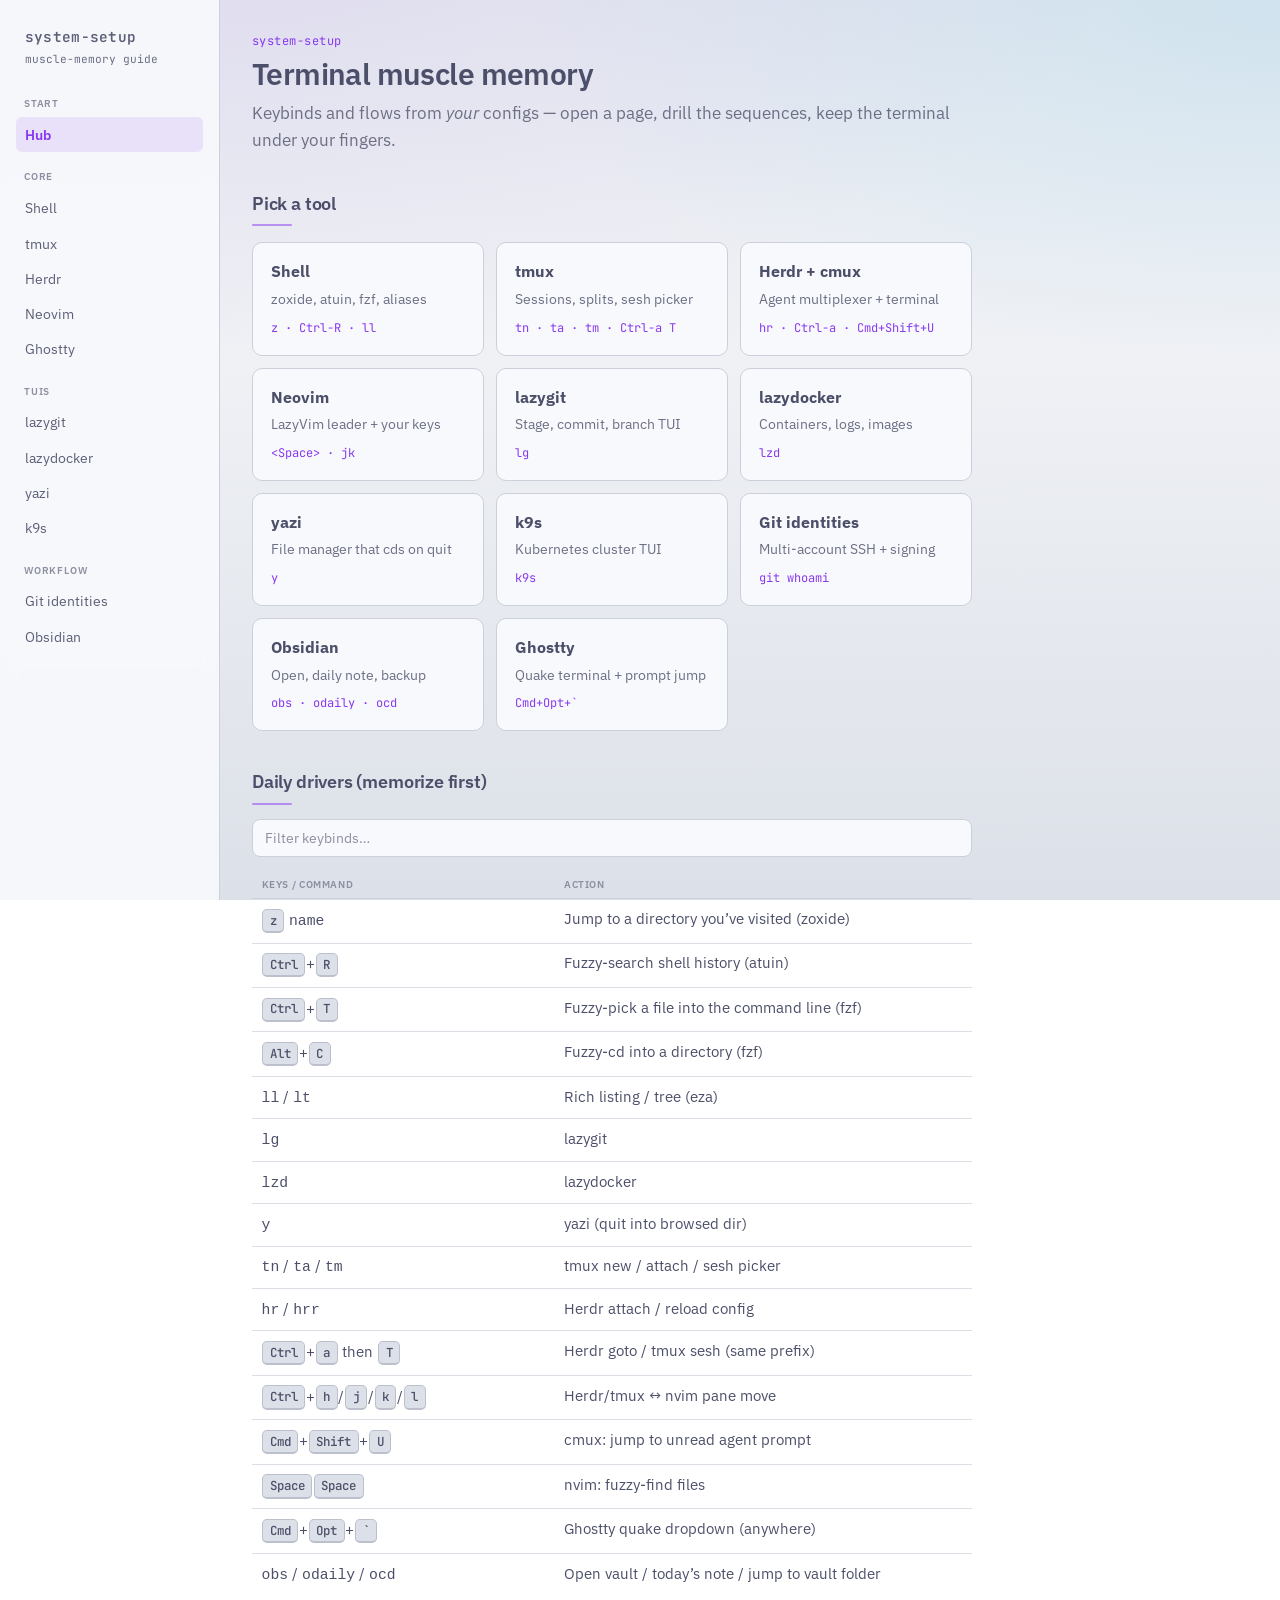
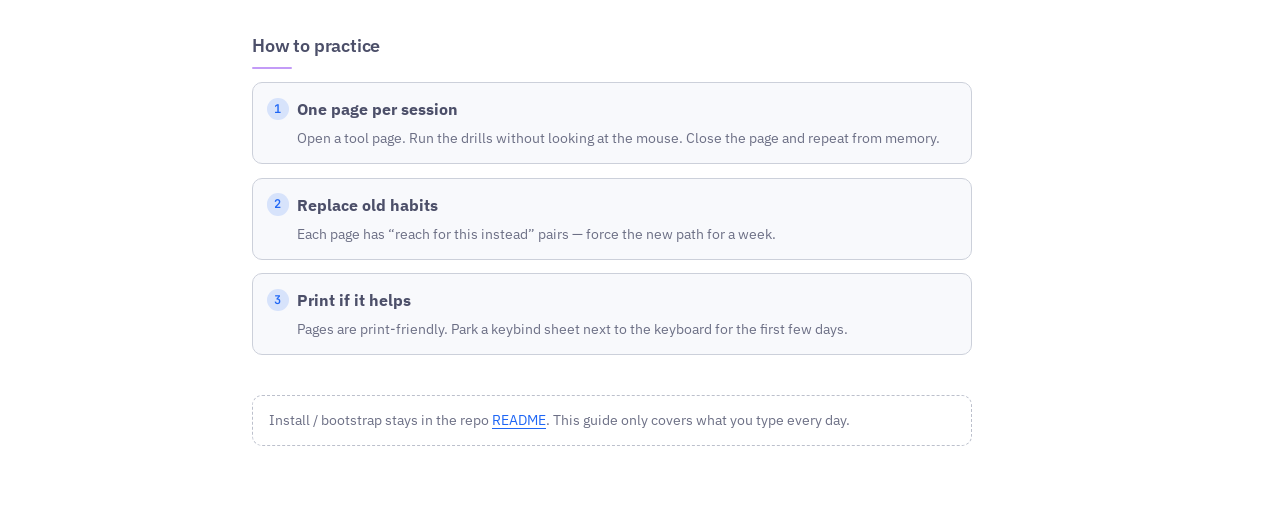
==== docs/guide/index.html @ 9f50d14f "Align Herdr keys and Latte theme with tmux. Match Ctrl-a muscle memory (H/J/K/L resize, Ctrl-hjkl vi" ====
<!DOCTYPE html>
<html lang="en">
<head>
  <meta charset="utf-8" />
  <meta name="viewport" content="width=device-width, initial-scale=1" />
  <title>Terminal muscle memory — system-setup</title>
  <link rel="preconnect" href="https://fonts.googleapis.com" />
  <link rel="preconnect" href="https://fonts.gstatic.com" crossorigin />
  <link href="https://fonts.googleapis.com/css2?family=IBM+Plex+Sans:wght@400;500;600;700&family=JetBrains+Mono:wght@400;500;600&display=swap" rel="stylesheet" />
  <link rel="stylesheet" href="assets/guide.css" />
</head>
<body data-page="index">
  <div class="layout">
    <nav class="nav" aria-label="Guide">
      <a class="nav-brand" href="index.html">system-setup<span>muscle-memory guide</span></a>
      <p class="nav-label">Start</p>
      <ul>
        <li><a href="index.html" data-page="index">Hub</a></li>
      </ul>
      <p class="nav-label">Core</p>
      <ul>
        <li><a href="shell.html" data-page="shell">Shell</a></li>
        <li><a href="tmux.html" data-page="tmux">tmux</a></li>
        <li><a href="herdr.html" data-page="herdr">Herdr</a></li>
        <li><a href="nvim.html" data-page="nvim">Neovim</a></li>
        <li><a href="ghostty.html" data-page="ghostty">Ghostty</a></li>
      </ul>
      <p class="nav-label">TUIs</p>
      <ul>
        <li><a href="lazygit.html" data-page="lazygit">lazygit</a></li>
        <li><a href="lazydocker.html" data-page="lazydocker">lazydocker</a></li>
        <li><a href="yazi.html" data-page="yazi">yazi</a></li>
        <li><a href="k9s.html" data-page="k9s">k9s</a></li>
      </ul>
      <p class="nav-label">Workflow</p>
      <ul>
        <li><a href="git.html" data-page="git">Git identities</a></li>
        <li><a href="obsidian.html" data-page="obsidian">Obsidian</a></li>
      </ul>
    </nav>

    <main class="main">
      <button type="button" class="mobile-nav-toggle" aria-label="Open navigation">Menu</button>
      <div class="content">
        <header class="page-header">
          <p class="eyebrow">system-setup</p>
          <h1>Terminal muscle memory</h1>
          <p class="lede">
            Keybinds and flows from <em>your</em> configs — open a page, drill the sequences,
            keep the terminal under your fingers.
          </p>
        </header>

        <section>
          <h2>Pick a tool</h2>
          <div class="hub-grid">
            <a class="hub-card" href="shell.html">
              <h3>Shell</h3>
              <p>zoxide, atuin, fzf, aliases</p>
              <span class="cmd">z · Ctrl-R · ll</span>
            </a>
            <a class="hub-card" href="tmux.html">
              <h3>tmux</h3>
              <p>Sessions, splits, sesh picker</p>
              <span class="cmd">tn · ta · tm · Ctrl-a T</span>
            </a>
            <a class="hub-card" href="herdr.html">
              <h3>Herdr + cmux</h3>
              <p>Agent multiplexer + terminal</p>
              <span class="cmd">hr · Ctrl-a · Cmd+Shift+U</span>
            </a>
            <a class="hub-card" href="nvim.html">
              <h3>Neovim</h3>
              <p>LazyVim leader + your keys</p>
              <span class="cmd">&lt;Space&gt; · jk</span>
            </a>
            <a class="hub-card" href="lazygit.html">
              <h3>lazygit</h3>
              <p>Stage, commit, branch TUI</p>
              <span class="cmd">lg</span>
            </a>
            <a class="hub-card" href="lazydocker.html">
              <h3>lazydocker</h3>
              <p>Containers, logs, images</p>
              <span class="cmd">lzd</span>
            </a>
            <a class="hub-card" href="yazi.html">
              <h3>yazi</h3>
              <p>File manager that cds on quit</p>
              <span class="cmd">y</span>
            </a>
            <a class="hub-card" href="k9s.html">
              <h3>k9s</h3>
              <p>Kubernetes cluster TUI</p>
              <span class="cmd">k9s</span>
            </a>
            <a class="hub-card" href="git.html">
              <h3>Git identities</h3>
              <p>Multi-account SSH + signing</p>
              <span class="cmd">git whoami</span>
            </a>
            <a class="hub-card" href="obsidian.html">
              <h3>Obsidian</h3>
              <p>Open, daily note, backup</p>
              <span class="cmd">obs · odaily · ocd</span>
            </a>
            <a class="hub-card" href="ghostty.html">
              <h3>Ghostty</h3>
              <p>Quake terminal + prompt jump</p>
              <span class="cmd">Cmd+Opt+`</span>
            </a>
          </div>
        </section>

        <section>
          <h2>Daily drivers (memorize first)</h2>
          <div class="toolbar">
            <input type="search" data-bind-filter placeholder="Filter keybinds…" aria-label="Filter keybinds" />
          </div>
          <table class="bind-table">
            <thead>
              <tr><th>Keys / command</th><th>Action</th></tr>
            </thead>
            <tbody>
              <tr data-bind-row><td class="keys"><kbd>z</kbd> <code>name</code></td><td>Jump to a directory you’ve visited (zoxide)</td></tr>
              <tr data-bind-row><td class="keys"><kbd>Ctrl</kbd>+<kbd>R</kbd></td><td>Fuzzy-search shell history (atuin)</td></tr>
              <tr data-bind-row><td class="keys"><kbd>Ctrl</kbd>+<kbd>T</kbd></td><td>Fuzzy-pick a file into the command line (fzf)</td></tr>
              <tr data-bind-row><td class="keys"><kbd>Alt</kbd>+<kbd>C</kbd></td><td>Fuzzy-cd into a directory (fzf)</td></tr>
              <tr data-bind-row><td class="keys"><code>ll</code> / <code>lt</code></td><td>Rich listing / tree (eza)</td></tr>
              <tr data-bind-row><td class="keys"><code>lg</code></td><td>lazygit</td></tr>
              <tr data-bind-row><td class="keys"><code>lzd</code></td><td>lazydocker</td></tr>
              <tr data-bind-row><td class="keys"><code>y</code></td><td>yazi (quit into browsed dir)</td></tr>
              <tr data-bind-row><td class="keys"><code>tn</code> / <code>ta</code> / <code>tm</code></td><td>tmux new / attach / sesh picker</td></tr>
              <tr data-bind-row><td class="keys"><code>hr</code> / <code>hrr</code></td><td>Herdr attach / reload config</td></tr>
              <tr data-bind-row><td class="keys"><kbd>Ctrl</kbd>+<kbd>a</kbd> then <kbd>T</kbd></td><td>Herdr goto / tmux sesh (same prefix)</td></tr>
              <tr data-bind-row><td class="keys"><kbd>Ctrl</kbd>+<kbd>h</kbd>/<kbd>j</kbd>/<kbd>k</kbd>/<kbd>l</kbd></td><td>Herdr/tmux ↔ nvim pane move</td></tr>
              <tr data-bind-row><td class="keys"><kbd>Cmd</kbd>+<kbd>Shift</kbd>+<kbd>U</kbd></td><td>cmux: jump to unread agent prompt</td></tr>
              <tr data-bind-row><td class="keys"><kbd>Space</kbd><kbd>Space</kbd></td><td>nvim: fuzzy-find files</td></tr>
              <tr data-bind-row><td class="keys"><kbd>Cmd</kbd>+<kbd>Opt</kbd>+<kbd>`</kbd></td><td>Ghostty quake dropdown (anywhere)</td></tr>
              <tr data-bind-row><td class="keys"><code>obs</code> / <code>odaily</code> / <code>ocd</code></td><td>Open vault / today’s note / jump to vault folder</td></tr>
            </tbody>
          </table>
        </section>

        <section>
          <h2>How to practice</h2>
          <ol class="flows">
            <li>
              <strong>One page per session</strong>
              <p class="steps">Open a tool page. Run the drills without looking at the mouse. Close the page and repeat from memory.</p>
            </li>
            <li>
              <strong>Replace old habits</strong>
              <p class="steps">Each page has “reach for this instead” pairs — force the new path for a week.</p>
            </li>
            <li>
              <strong>Print if it helps</strong>
              <p class="steps">Pages are print-friendly. Park a keybind sheet next to the keyboard for the first few days.</p>
            </li>
          </ol>
        </section>

        <p class="config-ptr">
          Install / bootstrap stays in the repo <a href="../../README.md">README</a>.
          This guide only covers what you type every day.
        </p>
      </div>
    </main>
  </div>
  <script src="assets/guide.js"></script>
</body>
</html>
---- docs/guide/assets/guide.css ----
/* Terminal muscle-memory guide — Catppuccin Latte */

:root {
  --rosewater: #dc8a78;
  --flamingo: #dd7878;
  --pink: #ea76cb;
  --mauve: #8839ef;
  --red: #d20f39;
  --maroon: #e64553;
  --peach: #fe640b;
  --yellow: #df8e1d;
  --green: #40a02b;
  --teal: #179299;
  --sky: #04a5e5;
  --sapphire: #209fb5;
  --blue: #1e66f5;
  --lavender: #7287fd;
  --text: #4c4f69;
  --subtext1: #5c5f77;
  --subtext0: #6c6f85;
  --overlay2: #7c7f93;
  --overlay1: #8c8fa1;
  --overlay0: #9ca0b0;
  --surface2: #acb0be;
  --surface1: #bcc0cc;
  --surface0: #ccd0da;
  --base: #eff1f5;
  --mantle: #e6e9ef;
  --crust: #dce0e8;

  --bg: var(--base);
  --bg-elevated: #f8f9fc;
  --fg: var(--text);
  --muted: var(--subtext0);
  --accent: var(--mauve);
  --accent-soft: color-mix(in srgb, var(--mauve) 12%, transparent);
  --border: var(--surface0);
  --kbd-bg: var(--crust);
  --drill-bg: color-mix(in srgb, var(--teal) 10%, var(--bg-elevated));
  --flow-accent: var(--blue);
  --radius: 10px;
  --font-sans: "IBM Plex Sans", "Segoe UI", system-ui, sans-serif;
  --font-mono: "JetBrains Mono", "SF Mono", "Fira Code", ui-monospace, monospace;
  --nav-width: 220px;
  --max-content: 720px;
}

*,
*::before,
*::after {
  box-sizing: border-box;
}

html {
  scroll-behavior: smooth;
}

body {
  margin: 0;
  min-height: 100vh;
  font-family: var(--font-sans);
  font-size: 1rem;
  line-height: 1.55;
  color: var(--fg);
  background:
    radial-gradient(ellipse 80% 50% at 10% -10%, color-mix(in srgb, var(--mauve) 8%, transparent), transparent),
    radial-gradient(ellipse 60% 40% at 100% 0%, color-mix(in srgb, var(--sky) 10%, transparent), transparent),
    linear-gradient(180deg, var(--mantle) 0%, var(--base) 40%, var(--crust) 100%);
  background-attachment: fixed;
}

a {
  color: var(--blue);
  text-decoration-thickness: 1px;
  text-underline-offset: 3px;
}

a:hover {
  color: var(--mauve);
}

.layout {
  display: grid;
  grid-template-columns: var(--nav-width) 1fr;
  min-height: 100vh;
}

.nav {
  position: sticky;
  top: 0;
  align-self: start;
  height: 100vh;
  overflow-y: auto;
  padding: 1.25rem 1rem 2rem;
  border-right: 1px solid var(--border);
  background: color-mix(in srgb, var(--bg-elevated) 92%, transparent);
  backdrop-filter: blur(8px);
}

.nav-brand {
  display: block;
  margin-bottom: 1.25rem;
  padding: 0.35rem 0.5rem;
  font-family: var(--font-mono);
  font-size: 0.8rem;
  font-weight: 600;
  letter-spacing: 0.02em;
  color: var(--fg);
  text-decoration: none;
}

.nav-brand:hover {
  color: var(--accent);
}

.nav-brand span {
  display: block;
  margin-top: 0.15rem;
  font-weight: 400;
  color: var(--muted);
  font-size: 0.7rem;
  letter-spacing: 0;
}

.nav-label {
  margin: 1rem 0.5rem 0.4rem;
  font-size: 0.65rem;
  font-weight: 600;
  letter-spacing: 0.08em;
  text-transform: uppercase;
  color: var(--overlay1);
}

.nav ul {
  list-style: none;
  margin: 0;
  padding: 0;
}

.nav a {
  display: block;
  padding: 0.4rem 0.55rem;
  border-radius: 6px;
  color: var(--subtext1);
  text-decoration: none;
  font-size: 0.9rem;
}

.nav a:hover {
  background: var(--surface0);
  color: var(--fg);
}

.nav a[aria-current="page"] {
  background: var(--accent-soft);
  color: var(--accent);
  font-weight: 600;
}

.main {
  padding: 2rem 2rem 4rem;
}

.content {
  max-width: var(--max-content);
}

.page-header {
  margin-bottom: 2rem;
}

.page-header .eyebrow {
  margin: 0 0 0.4rem;
  font-family: var(--font-mono);
  font-size: 0.75rem;
  color: var(--accent);
  letter-spacing: 0.04em;
}

.page-header h1 {
  margin: 0 0 0.5rem;
  font-size: 1.85rem;
  font-weight: 600;
  letter-spacing: -0.02em;
  line-height: 1.2;
}

.page-header .lede {
  margin: 0;
  color: var(--muted);
  font-size: 1.05rem;
}

.launch {
  display: flex;
  flex-wrap: wrap;
  align-items: center;
  gap: 0.6rem 1rem;
  margin: 1.25rem 0 0;
  padding: 0.85rem 1rem;
  border: 1px solid var(--border);
  border-radius: var(--radius);
  background: var(--bg-elevated);
}

.launch-label {
  font-size: 0.7rem;
  font-weight: 600;
  letter-spacing: 0.06em;
  text-transform: uppercase;
  color: var(--overlay1);
}

.launch code {
  font-family: var(--font-mono);
  font-size: 0.95rem;
  color: var(--mauve);
}

section {
  margin-top: 2.25rem;
}

section h2 {
  margin: 0 0 0.85rem;
  font-size: 1.15rem;
  font-weight: 600;
  letter-spacing: -0.01em;
}

section h2::after {
  content: "";
  display: block;
  width: 2.5rem;
  height: 2px;
  margin-top: 0.45rem;
  background: var(--accent);
  border-radius: 1px;
  opacity: 0.5;
}

.toolbar {
  display: flex;
  gap: 0.5rem;
  margin-bottom: 0.75rem;
}

.toolbar input {
  flex: 1;
  min-width: 0;
  padding: 0.55rem 0.75rem;
  border: 1px solid var(--border);
  border-radius: 8px;
  background: var(--bg-elevated);
  color: var(--fg);
  font-family: var(--font-sans);
  font-size: 0.9rem;
}

.toolbar input:focus {
  outline: 2px solid color-mix(in srgb, var(--mauve) 40%, transparent);
  outline-offset: 1px;
  border-color: var(--mauve);
}

.toolbar input::placeholder {
  color: var(--overlay1);
}

.bind-table {
  width: 100%;
  border-collapse: collapse;
  font-size: 0.92rem;
}

.bind-table th {
  text-align: left;
  padding: 0.4rem 0.6rem;
  font-size: 0.65rem;
  font-weight: 600;
  letter-spacing: 0.06em;
  text-transform: uppercase;
  color: var(--overlay1);
  border-bottom: 1px solid var(--border);
}

.bind-table td {
  padding: 0.55rem 0.6rem;
  vertical-align: top;
  border-bottom: 1px solid color-mix(in srgb, var(--border) 70%, transparent);
}

.bind-table tr[hidden] {
  display: none;
}

.bind-table tr:last-child td {
  border-bottom: none;
}

.bind-table .keys {
  width: 42%;
  white-space: nowrap;
}

kbd {
  display: inline-block;
  padding: 0.12rem 0.4rem;
  margin: 0.05rem 0.05rem;
  border: 1px solid var(--surface1);
  border-bottom-width: 2px;
  border-radius: 5px;
  background: var(--kbd-bg);
  font-family: var(--font-mono);
  font-size: 0.78rem;
  font-weight: 500;
  line-height: 1.4;
  color: var(--fg);
  white-space: nowrap;
}

.flows {
  margin: 0;
  padding: 0;
  list-style: none;
  counter-reset: flow;
}

.flows li {
  position: relative;
  margin-bottom: 0.85rem;
  padding: 0.85rem 1rem 0.85rem 2.75rem;
  border: 1px solid var(--border);
  border-radius: var(--radius);
  background: var(--bg-elevated);
}

.flows li::before {
  counter-increment: flow;
  content: counter(flow);
  position: absolute;
  left: 0.85rem;
  top: 0.9rem;
  width: 1.4rem;
  height: 1.4rem;
  display: grid;
  place-items: center;
  border-radius: 50%;
  background: color-mix(in srgb, var(--flow-accent) 15%, transparent);
  color: var(--flow-accent);
  font-family: var(--font-mono);
  font-size: 0.75rem;
  font-weight: 600;
}

.flows strong {
  display: block;
  margin-bottom: 0.25rem;
}

.flows .steps {
  margin: 0.35rem 0 0;
  color: var(--muted);
  font-size: 0.9rem;
}

.drills {
  margin: 0;
  padding: 0;
  list-style: none;
}

.drills li {
  margin-bottom: 0.65rem;
  padding: 0.85rem 1rem;
  border-left: 3px solid var(--teal);
  border-radius: 0 var(--radius) var(--radius) 0;
  background: var(--drill-bg);
}

.drills .hint {
  display: block;
  margin-top: 0.35rem;
  font-size: 0.85rem;
  color: var(--muted);
}

.instead {
  margin: 0;
  padding: 0;
  list-style: none;
}

.instead li {
  display: grid;
  grid-template-columns: 1fr auto 1fr;
  gap: 0.5rem;
  align-items: center;
  margin-bottom: 0.5rem;
  padding: 0.65rem 0.75rem;
  border: 1px solid var(--border);
  border-radius: 8px;
  background: var(--bg-elevated);
  font-size: 0.9rem;
}

.instead .old {
  color: var(--muted);
  text-decoration: line-through;
  text-decoration-color: var(--overlay0);
}

.instead .arrow {
  color: var(--green);
  font-family: var(--font-mono);
  font-size: 0.8rem;
}

.instead .new {
  font-family: var(--font-mono);
  font-size: 0.85rem;
  color: var(--mauve);
}

.hub-grid {
  display: grid;
  grid-template-columns: repeat(auto-fill, minmax(200px, 1fr));
  gap: 0.75rem;
  margin-top: 1rem;
}

.hub-card {
  display: block;
  padding: 1rem 1.1rem;
  border: 1px solid var(--border);
  border-radius: var(--radius);
  background: var(--bg-elevated);
  color: inherit;
  text-decoration: none;
  transition: border-color 0.15s, box-shadow 0.15s;
}

.hub-card:hover {
  border-color: var(--mauve);
  box-shadow: 0 4px 16px color-mix(in srgb, var(--mauve) 12%, transparent);
  color: inherit;
}

.hub-card h3 {
  margin: 0 0 0.3rem;
  font-size: 1rem;
}

.hub-card p {
  margin: 0;
  font-size: 0.85rem;
  color: var(--muted);
}

.hub-card .cmd {
  display: inline-block;
  margin-top: 0.55rem;
  font-family: var(--font-mono);
  font-size: 0.75rem;
  color: var(--accent);
}

.config-ptr {
  margin-top: 2.5rem;
  padding: 0.85rem 1rem;
  border: 1px dashed var(--surface1);
  border-radius: var(--radius);
  font-size: 0.85rem;
  color: var(--muted);
}

.config-ptr code {
  font-family: var(--font-mono);
  font-size: 0.8rem;
  color: var(--subtext1);
}

.tip {
  margin: 1rem 0 0;
  padding: 0.75rem 1rem;
  border-radius: 8px;
  background: color-mix(in srgb, var(--yellow) 12%, var(--bg-elevated));
  font-size: 0.9rem;
}

.mobile-nav-toggle {
  display: none;
}

@media (max-width: 820px) {
  .layout {
    grid-template-columns: 1fr;
  }

  .nav {
    position: fixed;
    inset: 0 auto 0 0;
    width: min(var(--nav-width), 85vw);
    z-index: 40;
    transform: translateX(-100%);
    transition: transform 0.2s ease;
    box-shadow: 4px 0 24px color-mix(in srgb, var(--text) 12%, transparent);
  }

  body.nav-open .nav {
    transform: translateX(0);
  }

  body.nav-open::after {
    content: "";
    position: fixed;
    inset: 0;
    z-index: 30;
    background: color-mix(in srgb, var(--text) 35%, transparent);
  }

  .mobile-nav-toggle {
    display: inline-flex;
    align-items: center;
    gap: 0.4rem;
    margin-bottom: 1rem;
    padding: 0.45rem 0.7rem;
    border: 1px solid var(--border);
    border-radius: 8px;
    background: var(--bg-elevated);
    font-family: var(--font-sans);
    font-size: 0.85rem;
    color: var(--fg);
    cursor: pointer;
  }

  .main {
    padding: 1.25rem 1.1rem 3rem;
  }

  .instead li {
    grid-template-columns: 1fr;
    gap: 0.25rem;
  }

  .instead .arrow {
    display: none;
  }

  .bind-table .keys {
    width: auto;
    white-space: normal;
  }
}

@media print {
  body {
    background: white;
  }

  .nav,
  .mobile-nav-toggle,
  .toolbar {
    display: none !important;
  }

  .layout {
    display: block;
  }

  .main {
    padding: 0;
  }

  a {
    text-decoration: none;
    color: inherit;
  }

  .bind-table td,
  .flows li,
  .drills li {
    break-inside: avoid;
  }
}
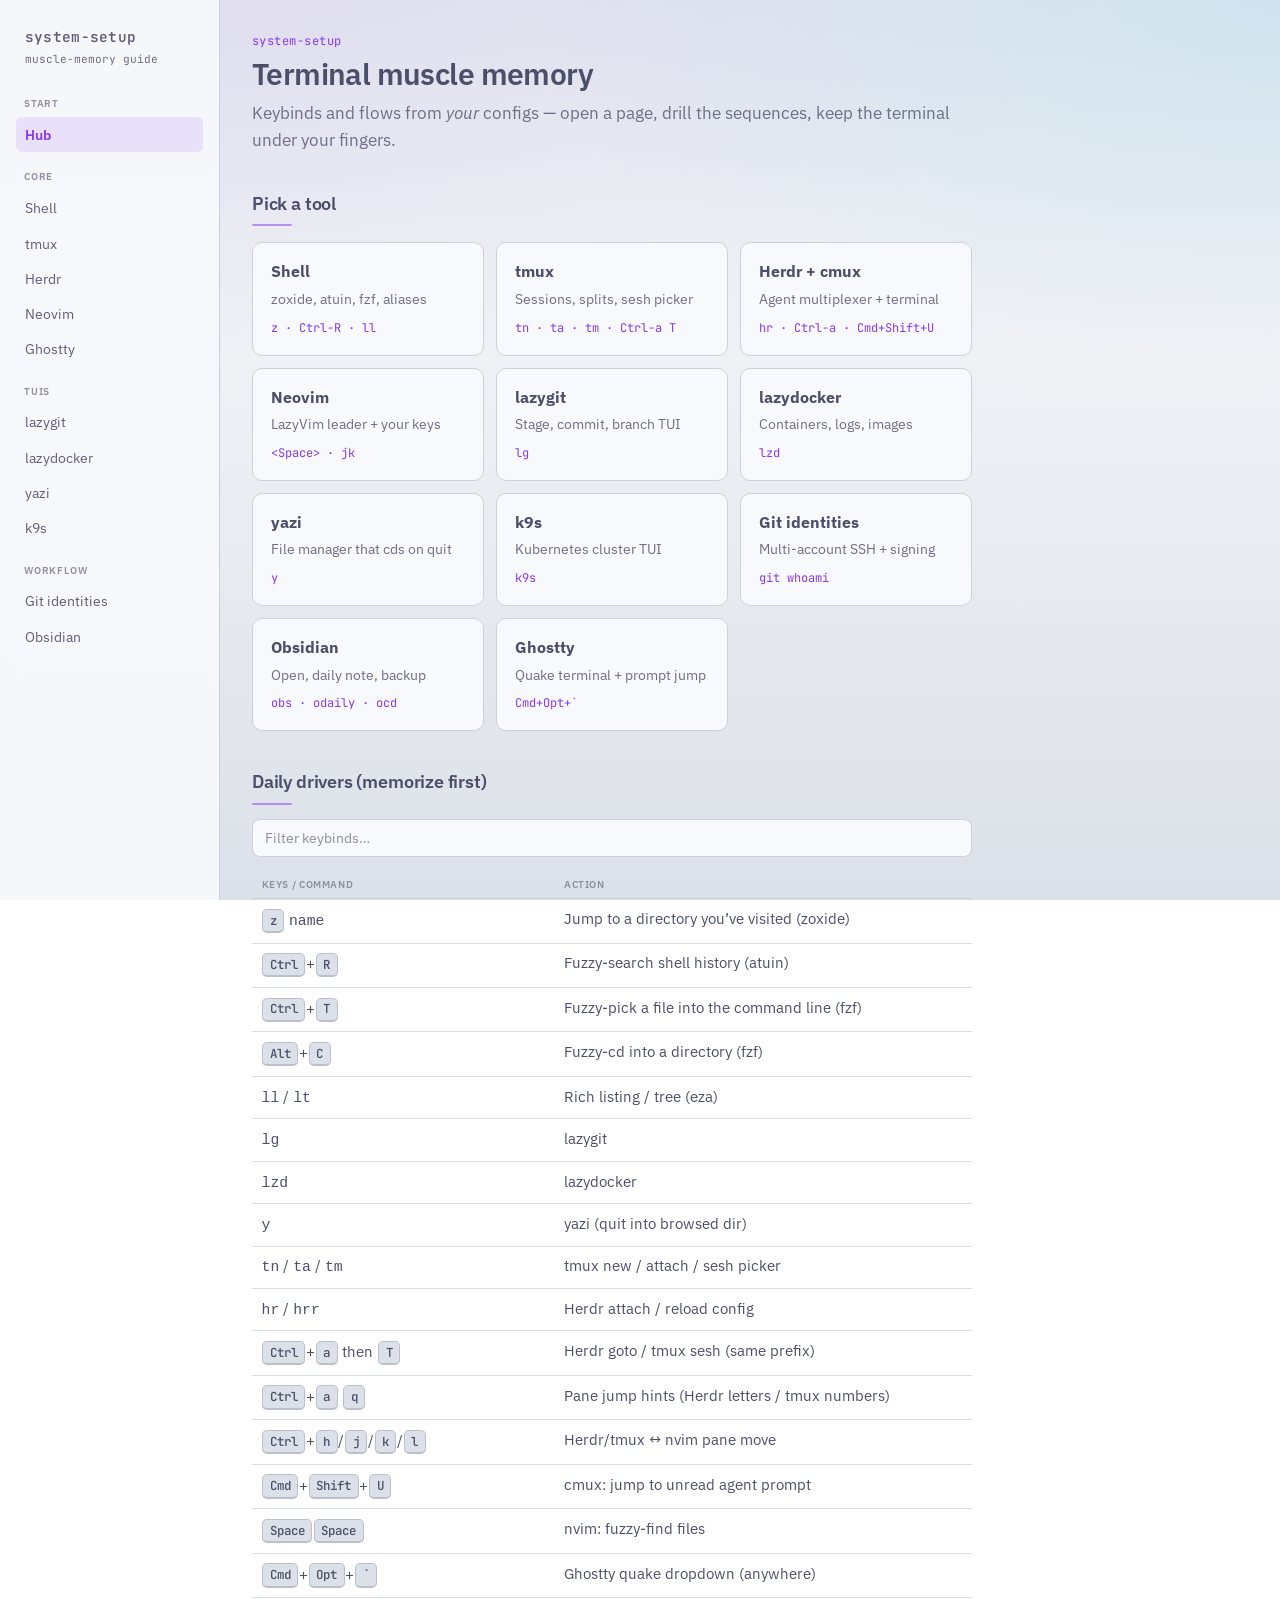
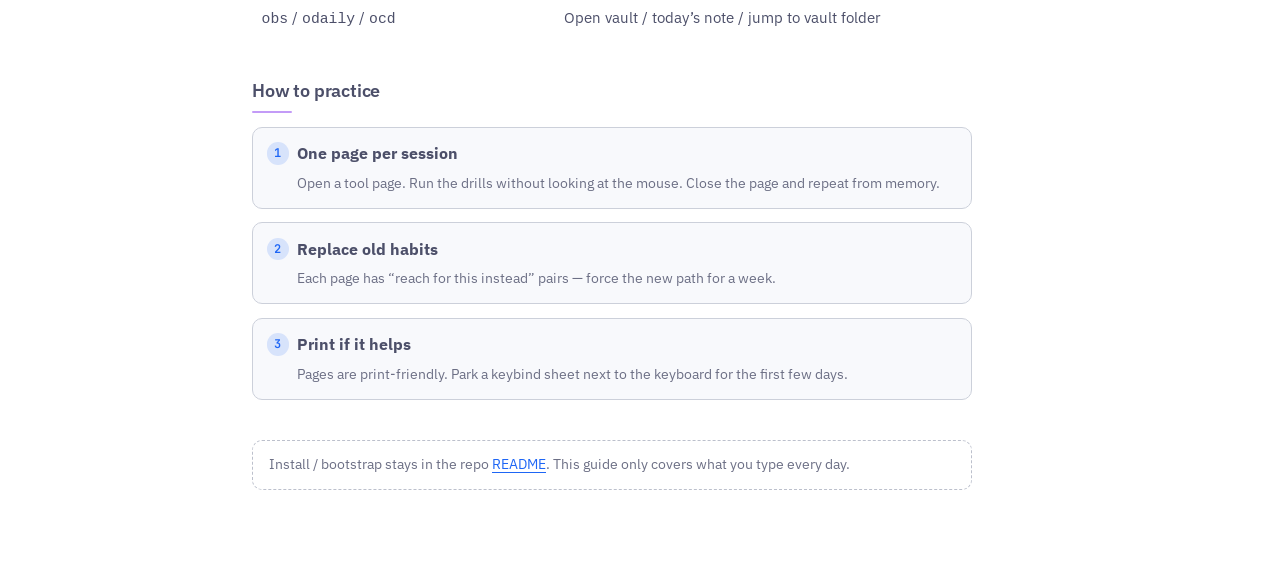
==== commit 3c120faa: "docs: sync Herdr/tmux key tables and highlight diffs Treat both guides as one shared keymap: twin co" ====
--- a/docs/guide/index.html
+++ b/docs/guide/index.html
@@ -133,6 +133,7 @@
               <tr data-bind-row><td class="keys"><code>tn</code> / <code>ta</code> / <code>tm</code></td><td>tmux new / attach / sesh picker</td></tr>
               <tr data-bind-row><td class="keys"><code>hr</code> / <code>hrr</code></td><td>Herdr attach / reload config</td></tr>
               <tr data-bind-row><td class="keys"><kbd>Ctrl</kbd>+<kbd>a</kbd> then <kbd>T</kbd></td><td>Herdr goto / tmux sesh (same prefix)</td></tr>
+              <tr data-bind-row><td class="keys"><kbd>Ctrl</kbd>+<kbd>a</kbd> <kbd>q</kbd></td><td>Pane jump hints (Herdr letters / tmux numbers)</td></tr>
               <tr data-bind-row><td class="keys"><kbd>Ctrl</kbd>+<kbd>h</kbd>/<kbd>j</kbd>/<kbd>k</kbd>/<kbd>l</kbd></td><td>Herdr/tmux ↔ nvim pane move</td></tr>
               <tr data-bind-row><td class="keys"><kbd>Cmd</kbd>+<kbd>Shift</kbd>+<kbd>U</kbd></td><td>cmux: jump to unread agent prompt</td></tr>
               <tr data-bind-row><td class="keys"><kbd>Space</kbd><kbd>Space</kbd></td><td>nvim: fuzzy-find files</td></tr>
--- a/docs/guide/assets/guide.css
+++ b/docs/guide/assets/guide.css
@@ -303,6 +303,30 @@
   white-space: nowrap;
 }
 
+.bind-table.cols-3 .keys {
+  width: 34%;
+}
+
+/* Rows where Herdr and tmux share a chord but not the same action. */
+.bind-table tr.bind-diff td {
+  background: color-mix(in srgb, var(--peach) 9%, transparent);
+}
+
+.diff {
+  display: inline-block;
+  margin-left: 0.25rem;
+  padding: 0.05rem 0.35rem;
+  border-radius: 4px;
+  background: color-mix(in srgb, var(--peach) 18%, var(--crust));
+  color: color-mix(in srgb, var(--peach) 75%, var(--text));
+  font-size: 0.68rem;
+  font-weight: 700;
+  letter-spacing: 0.04em;
+  text-transform: uppercase;
+  vertical-align: middle;
+  white-space: nowrap;
+}
+
 kbd {
   display: inline-block;
   padding: 0.12rem 0.4rem;
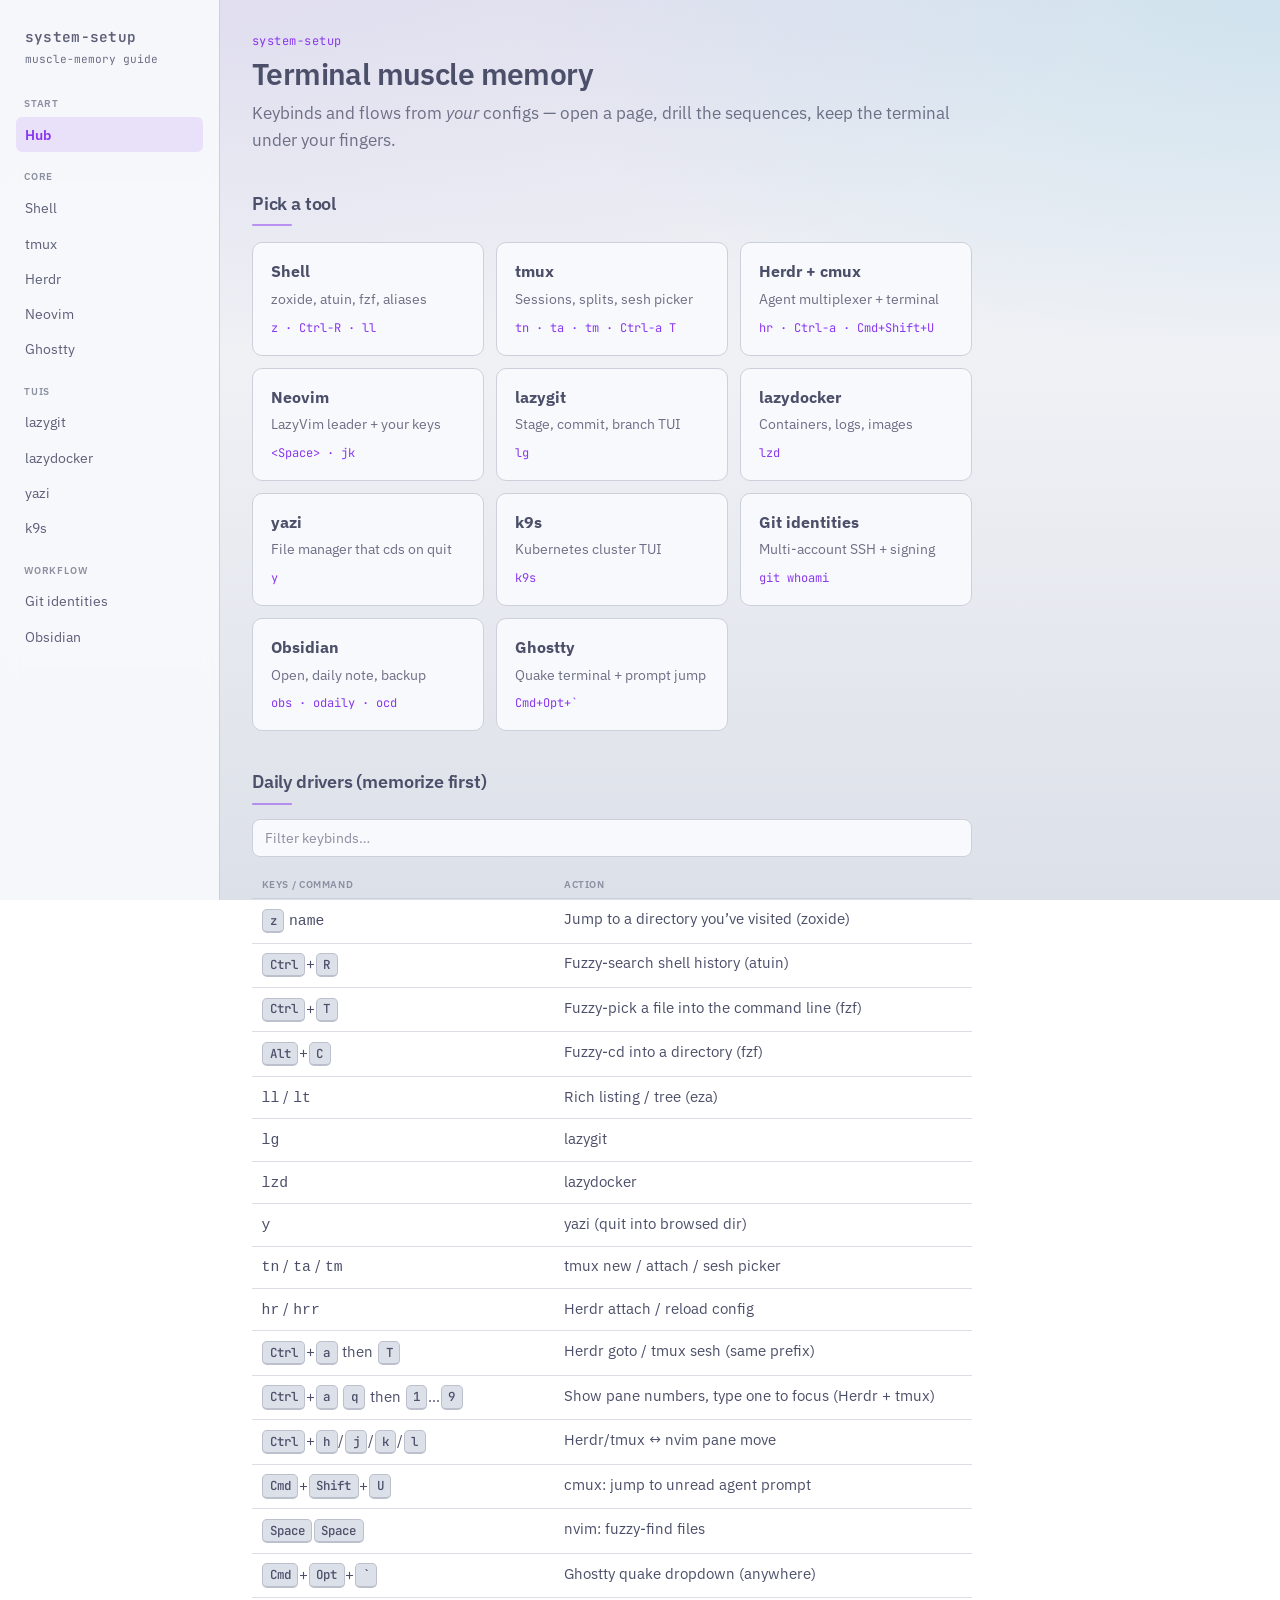
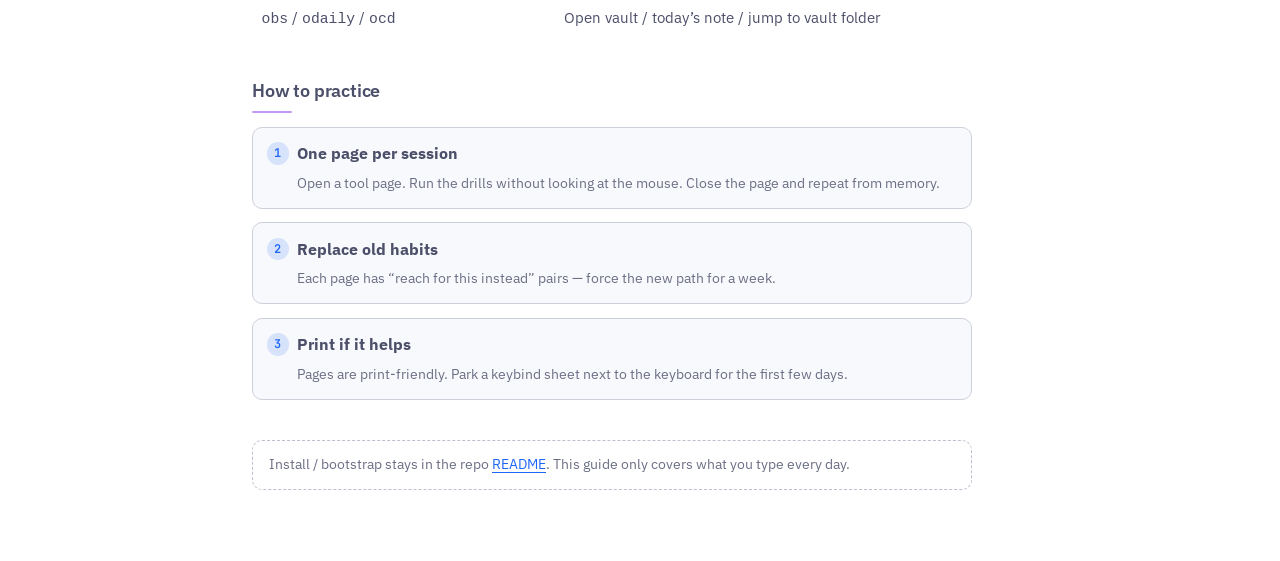
==== commit 66b92e24: "Match Ctrl-a q pane jump: numbers 1-9 in tmux and Herdr tmux display-panes now waits until you type " ====
--- a/docs/guide/index.html
+++ b/docs/guide/index.html
@@ -133,7 +133,7 @@
               <tr data-bind-row><td class="keys"><code>tn</code> / <code>ta</code> / <code>tm</code></td><td>tmux new / attach / sesh picker</td></tr>
               <tr data-bind-row><td class="keys"><code>hr</code> / <code>hrr</code></td><td>Herdr attach / reload config</td></tr>
               <tr data-bind-row><td class="keys"><kbd>Ctrl</kbd>+<kbd>a</kbd> then <kbd>T</kbd></td><td>Herdr goto / tmux sesh (same prefix)</td></tr>
-              <tr data-bind-row><td class="keys"><kbd>Ctrl</kbd>+<kbd>a</kbd> <kbd>q</kbd></td><td>Pane jump hints (Herdr letters / tmux numbers)</td></tr>
+              <tr data-bind-row><td class="keys"><kbd>Ctrl</kbd>+<kbd>a</kbd> <kbd>q</kbd> then <kbd>1</kbd>…<kbd>9</kbd></td><td>Show pane numbers, type one to focus (Herdr + tmux)</td></tr>
               <tr data-bind-row><td class="keys"><kbd>Ctrl</kbd>+<kbd>h</kbd>/<kbd>j</kbd>/<kbd>k</kbd>/<kbd>l</kbd></td><td>Herdr/tmux ↔ nvim pane move</td></tr>
               <tr data-bind-row><td class="keys"><kbd>Cmd</kbd>+<kbd>Shift</kbd>+<kbd>U</kbd></td><td>cmux: jump to unread agent prompt</td></tr>
               <tr data-bind-row><td class="keys"><kbd>Space</kbd><kbd>Space</kbd></td><td>nvim: fuzzy-find files</td></tr>
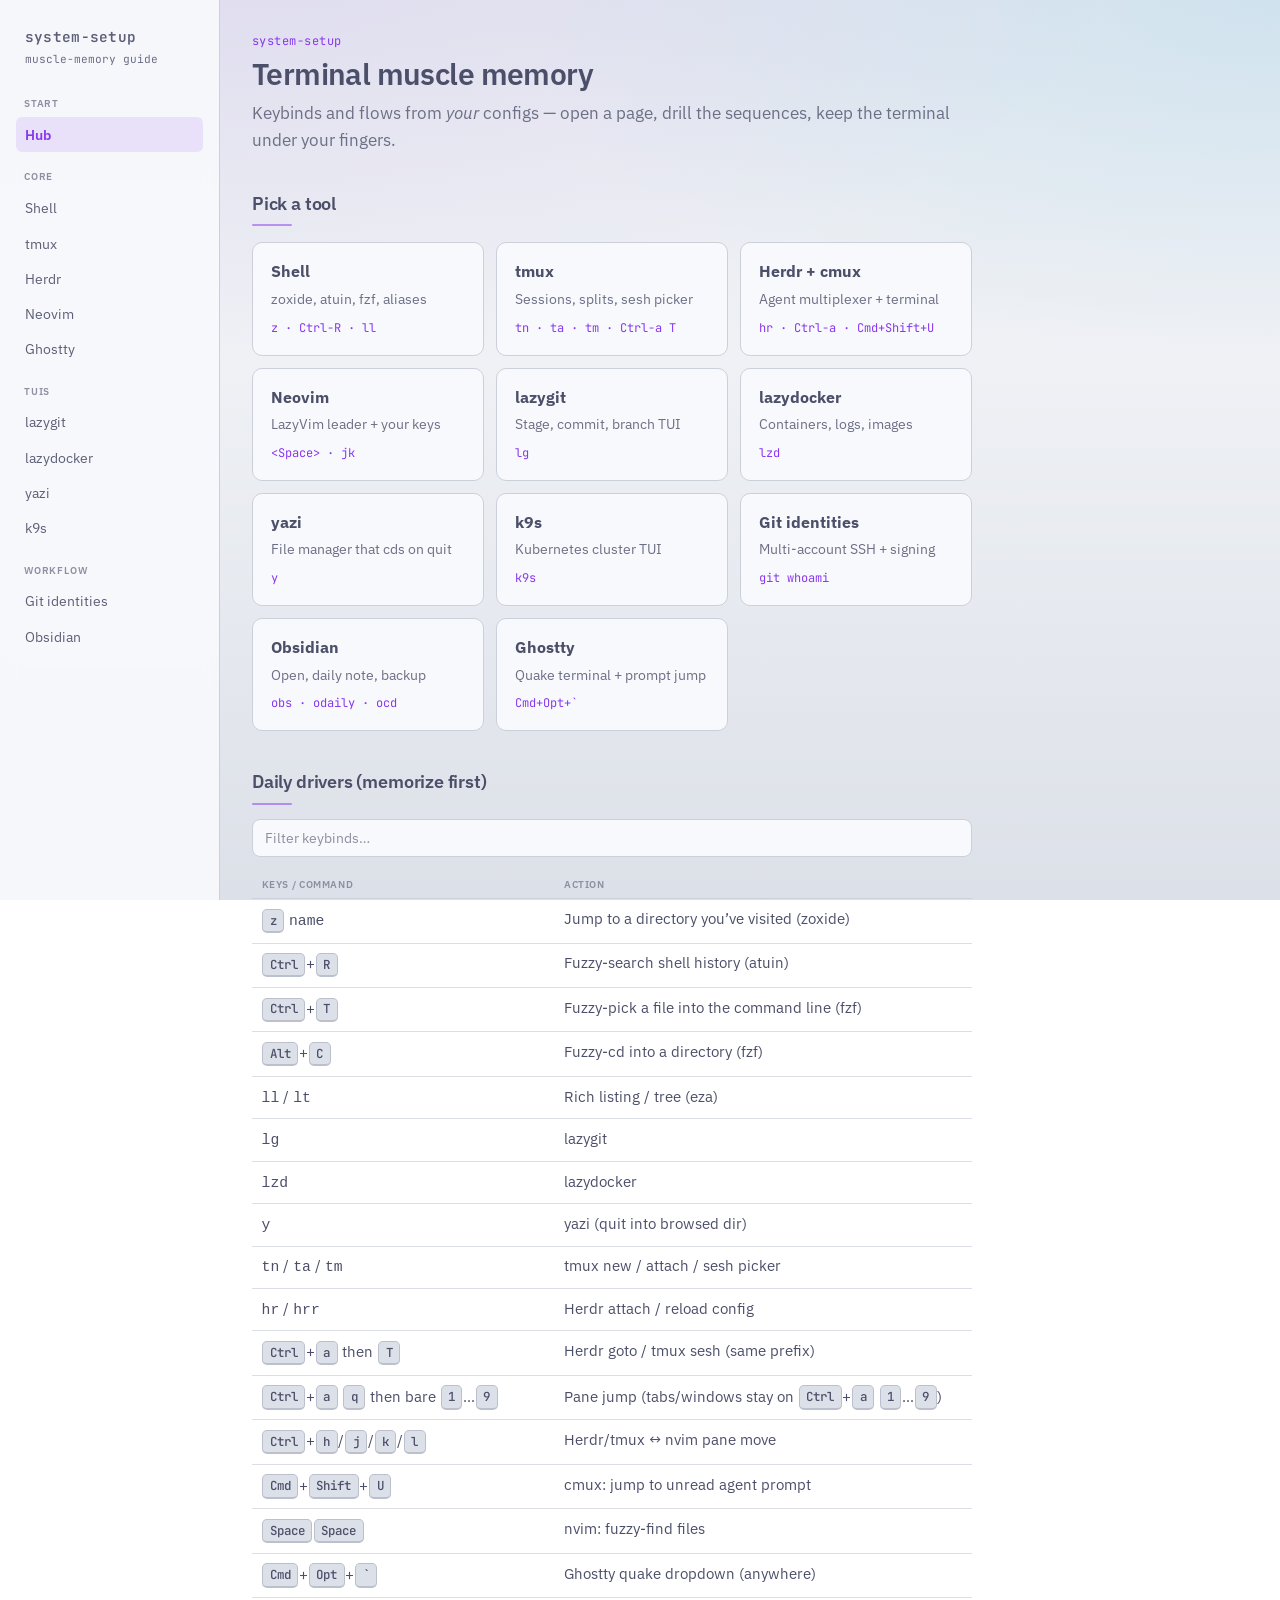
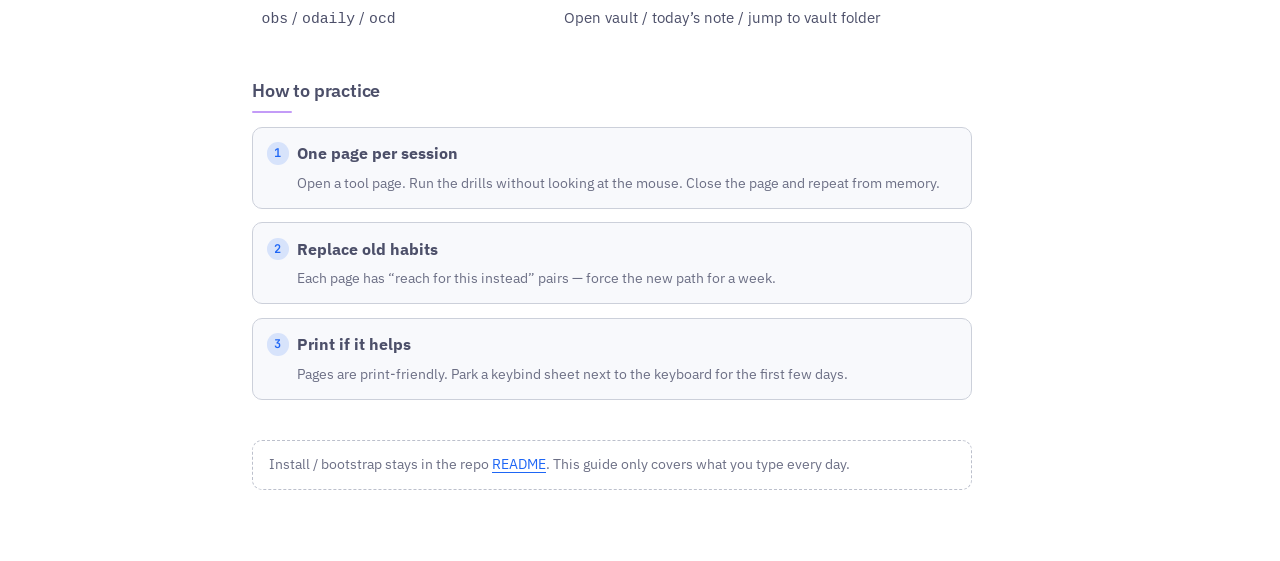
==== commit 49a29dbc: "Document that Ctrl-a 1..9 tabs never collide with pane jump Pane jump is Ctrl-a q then a bare digit;" ====
--- a/docs/guide/index.html
+++ b/docs/guide/index.html
@@ -133,7 +133,7 @@
               <tr data-bind-row><td class="keys"><code>tn</code> / <code>ta</code> / <code>tm</code></td><td>tmux new / attach / sesh picker</td></tr>
               <tr data-bind-row><td class="keys"><code>hr</code> / <code>hrr</code></td><td>Herdr attach / reload config</td></tr>
               <tr data-bind-row><td class="keys"><kbd>Ctrl</kbd>+<kbd>a</kbd> then <kbd>T</kbd></td><td>Herdr goto / tmux sesh (same prefix)</td></tr>
-              <tr data-bind-row><td class="keys"><kbd>Ctrl</kbd>+<kbd>a</kbd> <kbd>q</kbd> then <kbd>1</kbd>…<kbd>9</kbd></td><td>Show pane numbers, type one to focus (Herdr + tmux)</td></tr>
+              <tr data-bind-row><td class="keys"><kbd>Ctrl</kbd>+<kbd>a</kbd> <kbd>q</kbd> then bare <kbd>1</kbd>…<kbd>9</kbd></td><td>Pane jump (tabs/windows stay on <kbd>Ctrl</kbd>+<kbd>a</kbd> <kbd>1</kbd>…<kbd>9</kbd>)</td></tr>
               <tr data-bind-row><td class="keys"><kbd>Ctrl</kbd>+<kbd>h</kbd>/<kbd>j</kbd>/<kbd>k</kbd>/<kbd>l</kbd></td><td>Herdr/tmux ↔ nvim pane move</td></tr>
               <tr data-bind-row><td class="keys"><kbd>Cmd</kbd>+<kbd>Shift</kbd>+<kbd>U</kbd></td><td>cmux: jump to unread agent prompt</td></tr>
               <tr data-bind-row><td class="keys"><kbd>Space</kbd><kbd>Space</kbd></td><td>nvim: fuzzy-find files</td></tr>
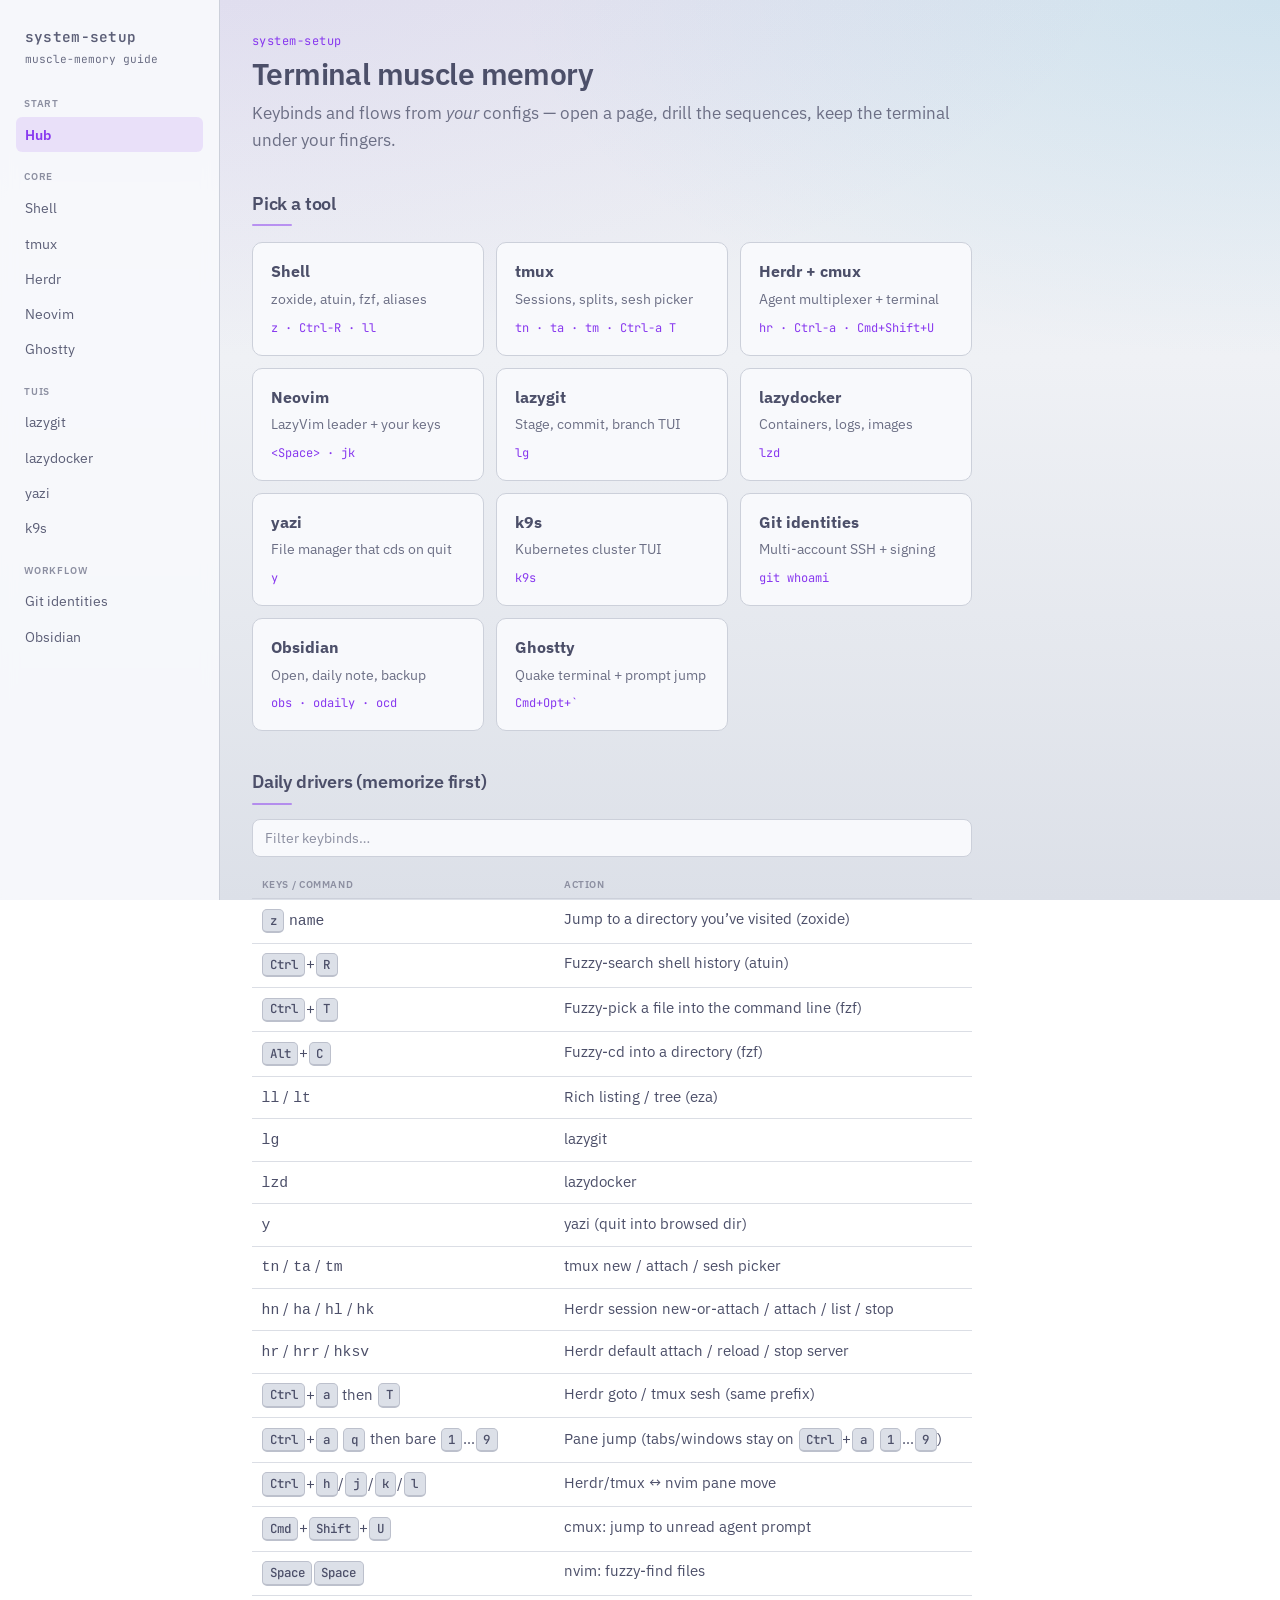
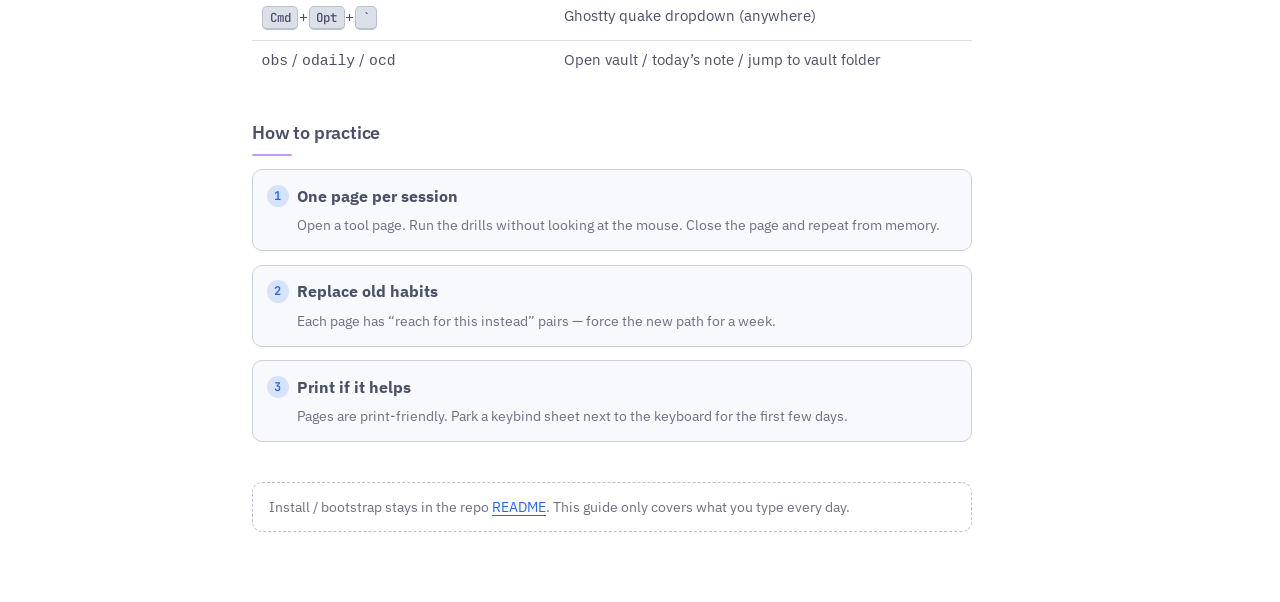
==== commit ad971cea: "Add Herdr session aliases hn/ha/hl/hk like tmux tn/ta/tl/tk Mirror named-session CLI: hn = herdr --s" ====
--- a/docs/guide/index.html
+++ b/docs/guide/index.html
@@ -131,7 +131,8 @@
               <tr data-bind-row><td class="keys"><code>lzd</code></td><td>lazydocker</td></tr>
               <tr data-bind-row><td class="keys"><code>y</code></td><td>yazi (quit into browsed dir)</td></tr>
               <tr data-bind-row><td class="keys"><code>tn</code> / <code>ta</code> / <code>tm</code></td><td>tmux new / attach / sesh picker</td></tr>
-              <tr data-bind-row><td class="keys"><code>hr</code> / <code>hrr</code></td><td>Herdr attach / reload config</td></tr>
+              <tr data-bind-row><td class="keys"><code>hn</code> / <code>ha</code> / <code>hl</code> / <code>hk</code></td><td>Herdr session new-or-attach / attach / list / stop</td></tr>
+              <tr data-bind-row><td class="keys"><code>hr</code> / <code>hrr</code> / <code>hksv</code></td><td>Herdr default attach / reload / stop server</td></tr>
               <tr data-bind-row><td class="keys"><kbd>Ctrl</kbd>+<kbd>a</kbd> then <kbd>T</kbd></td><td>Herdr goto / tmux sesh (same prefix)</td></tr>
               <tr data-bind-row><td class="keys"><kbd>Ctrl</kbd>+<kbd>a</kbd> <kbd>q</kbd> then bare <kbd>1</kbd>…<kbd>9</kbd></td><td>Pane jump (tabs/windows stay on <kbd>Ctrl</kbd>+<kbd>a</kbd> <kbd>1</kbd>…<kbd>9</kbd>)</td></tr>
               <tr data-bind-row><td class="keys"><kbd>Ctrl</kbd>+<kbd>h</kbd>/<kbd>j</kbd>/<kbd>k</kbd>/<kbd>l</kbd></td><td>Herdr/tmux ↔ nvim pane move</td></tr>
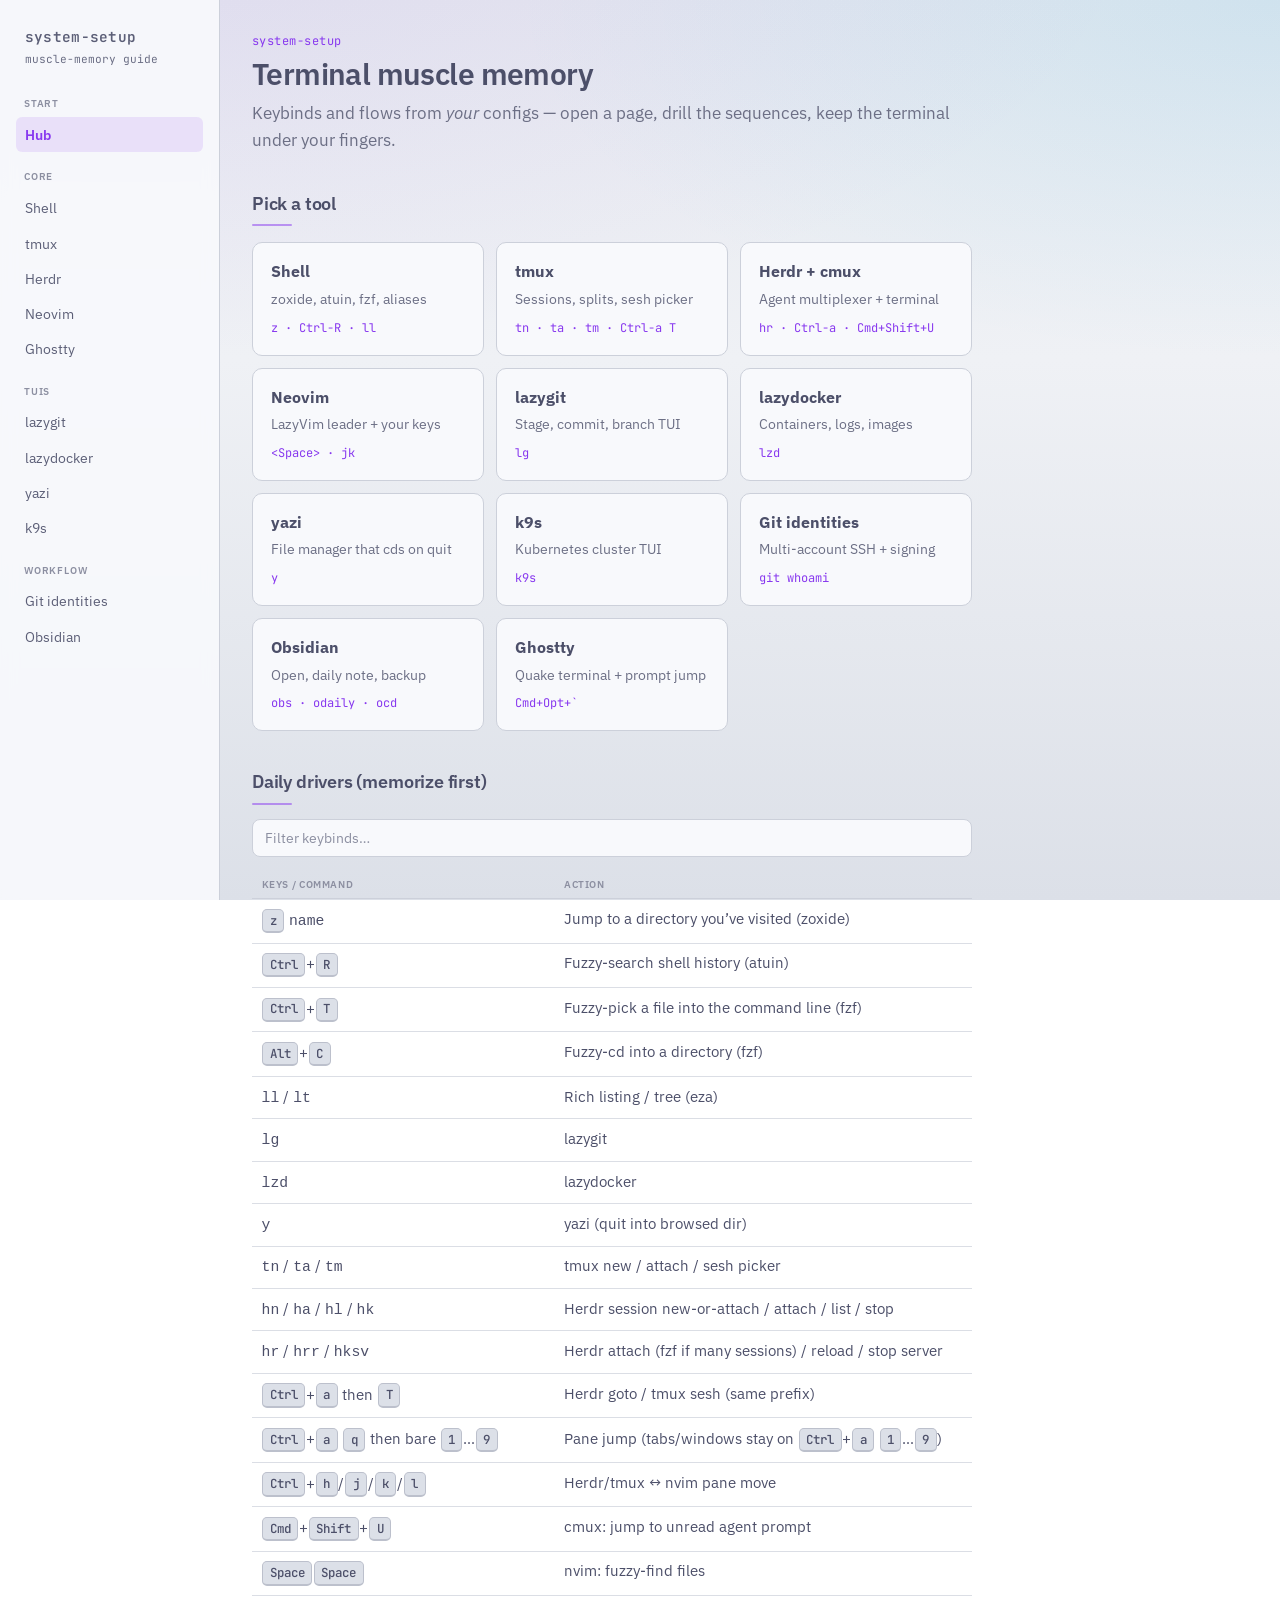
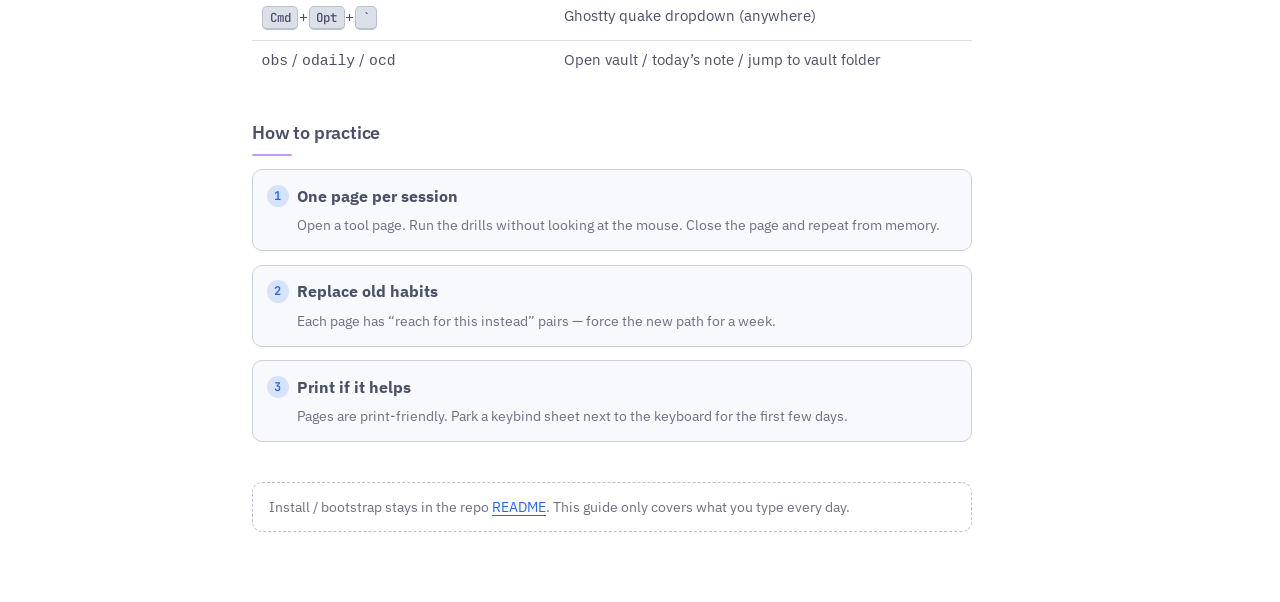
==== commit 0285ed18: "hr: fzf-pick a Herdr session when several exist Bare hr lists sessions and opens fzf if more than on" ====
--- a/docs/guide/index.html
+++ b/docs/guide/index.html
@@ -132,7 +132,7 @@
               <tr data-bind-row><td class="keys"><code>y</code></td><td>yazi (quit into browsed dir)</td></tr>
               <tr data-bind-row><td class="keys"><code>tn</code> / <code>ta</code> / <code>tm</code></td><td>tmux new / attach / sesh picker</td></tr>
               <tr data-bind-row><td class="keys"><code>hn</code> / <code>ha</code> / <code>hl</code> / <code>hk</code></td><td>Herdr session new-or-attach / attach / list / stop</td></tr>
-              <tr data-bind-row><td class="keys"><code>hr</code> / <code>hrr</code> / <code>hksv</code></td><td>Herdr default attach / reload / stop server</td></tr>
+              <tr data-bind-row><td class="keys"><code>hr</code> / <code>hrr</code> / <code>hksv</code></td><td>Herdr attach (fzf if many sessions) / reload / stop server</td></tr>
               <tr data-bind-row><td class="keys"><kbd>Ctrl</kbd>+<kbd>a</kbd> then <kbd>T</kbd></td><td>Herdr goto / tmux sesh (same prefix)</td></tr>
               <tr data-bind-row><td class="keys"><kbd>Ctrl</kbd>+<kbd>a</kbd> <kbd>q</kbd> then bare <kbd>1</kbd>…<kbd>9</kbd></td><td>Pane jump (tabs/windows stay on <kbd>Ctrl</kbd>+<kbd>a</kbd> <kbd>1</kbd>…<kbd>9</kbd>)</td></tr>
               <tr data-bind-row><td class="keys"><kbd>Ctrl</kbd>+<kbd>h</kbd>/<kbd>j</kbd>/<kbd>k</kbd>/<kbd>l</kbd></td><td>Herdr/tmux ↔ nvim pane move</td></tr>
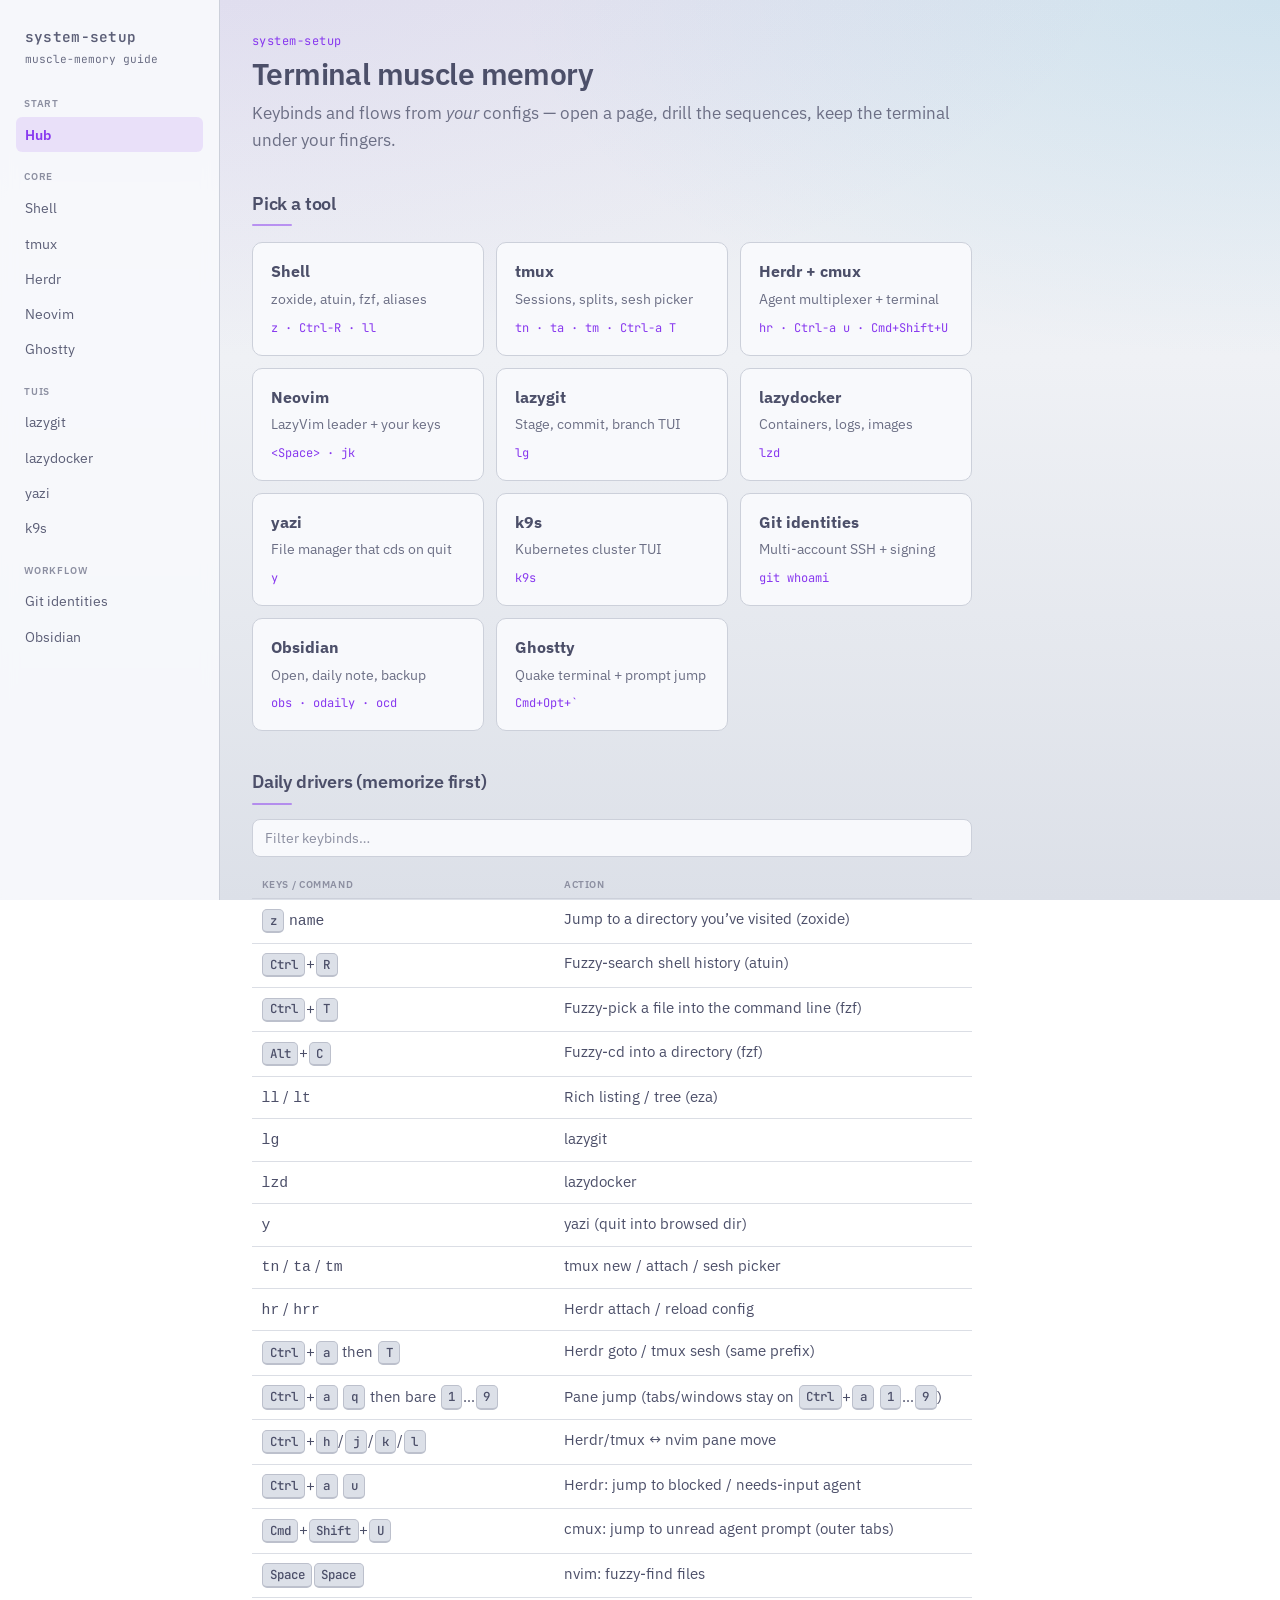
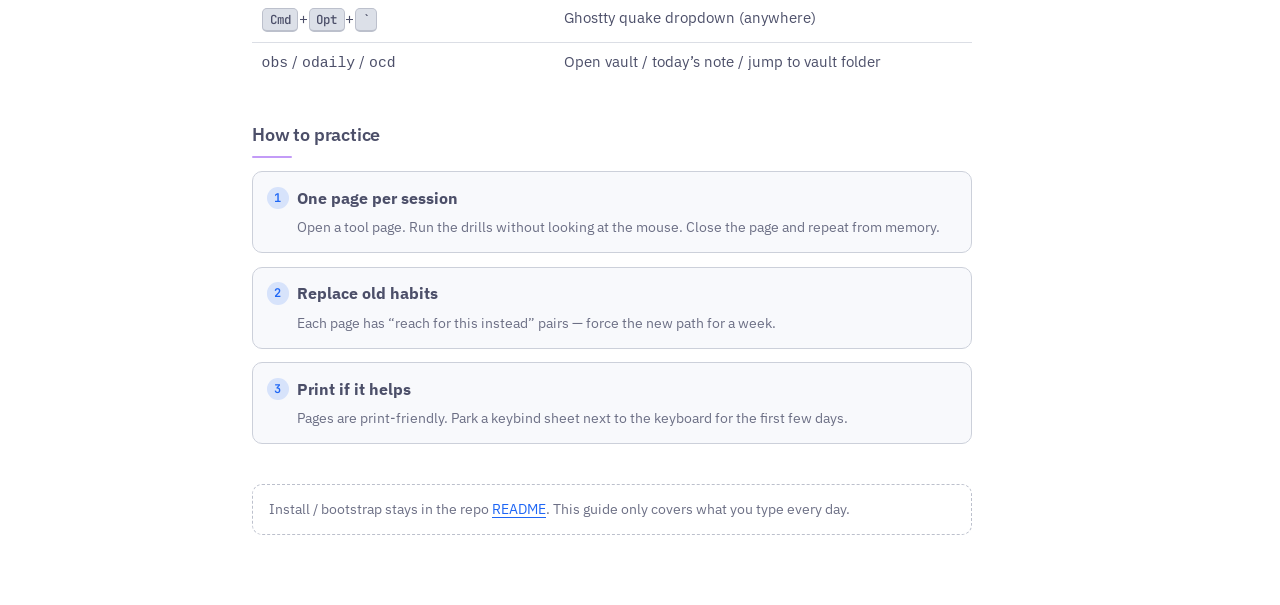
==== commit 470aa910: "Herdr: Ctrl-a u jumps to blocked / needs-input agent Mirror cmux Cmd+Shift+U inside the multiplexer " ====
--- a/docs/guide/index.html
+++ b/docs/guide/index.html
@@ -67,7 +67,7 @@
             <a class="hub-card" href="herdr.html">
               <h3>Herdr + cmux</h3>
               <p>Agent multiplexer + terminal</p>
-              <span class="cmd">hr · Ctrl-a · Cmd+Shift+U</span>
+              <span class="cmd">hr · Ctrl-a u · Cmd+Shift+U</span>
             </a>
             <a class="hub-card" href="nvim.html">
               <h3>Neovim</h3>
@@ -131,12 +131,12 @@
               <tr data-bind-row><td class="keys"><code>lzd</code></td><td>lazydocker</td></tr>
               <tr data-bind-row><td class="keys"><code>y</code></td><td>yazi (quit into browsed dir)</td></tr>
               <tr data-bind-row><td class="keys"><code>tn</code> / <code>ta</code> / <code>tm</code></td><td>tmux new / attach / sesh picker</td></tr>
-              <tr data-bind-row><td class="keys"><code>hn</code> / <code>ha</code> / <code>hl</code> / <code>hk</code></td><td>Herdr session new-or-attach / attach / list / stop</td></tr>
-              <tr data-bind-row><td class="keys"><code>hr</code> / <code>hrr</code> / <code>hksv</code></td><td>Herdr attach (fzf if many sessions) / reload / stop server</td></tr>
+              <tr data-bind-row><td class="keys"><code>hr</code> / <code>hrr</code></td><td>Herdr attach / reload config</td></tr>
               <tr data-bind-row><td class="keys"><kbd>Ctrl</kbd>+<kbd>a</kbd> then <kbd>T</kbd></td><td>Herdr goto / tmux sesh (same prefix)</td></tr>
               <tr data-bind-row><td class="keys"><kbd>Ctrl</kbd>+<kbd>a</kbd> <kbd>q</kbd> then bare <kbd>1</kbd>…<kbd>9</kbd></td><td>Pane jump (tabs/windows stay on <kbd>Ctrl</kbd>+<kbd>a</kbd> <kbd>1</kbd>…<kbd>9</kbd>)</td></tr>
               <tr data-bind-row><td class="keys"><kbd>Ctrl</kbd>+<kbd>h</kbd>/<kbd>j</kbd>/<kbd>k</kbd>/<kbd>l</kbd></td><td>Herdr/tmux ↔ nvim pane move</td></tr>
-              <tr data-bind-row><td class="keys"><kbd>Cmd</kbd>+<kbd>Shift</kbd>+<kbd>U</kbd></td><td>cmux: jump to unread agent prompt</td></tr>
+              <tr data-bind-row><td class="keys"><kbd>Ctrl</kbd>+<kbd>a</kbd> <kbd>u</kbd></td><td>Herdr: jump to blocked / needs-input agent</td></tr>
+              <tr data-bind-row><td class="keys"><kbd>Cmd</kbd>+<kbd>Shift</kbd>+<kbd>U</kbd></td><td>cmux: jump to unread agent prompt (outer tabs)</td></tr>
               <tr data-bind-row><td class="keys"><kbd>Space</kbd><kbd>Space</kbd></td><td>nvim: fuzzy-find files</td></tr>
               <tr data-bind-row><td class="keys"><kbd>Cmd</kbd>+<kbd>Opt</kbd>+<kbd>`</kbd></td><td>Ghostty quake dropdown (anywhere)</td></tr>
               <tr data-bind-row><td class="keys"><code>obs</code> / <code>odaily</code> / <code>ocd</code></td><td>Open vault / today’s note / jump to vault folder</td></tr>
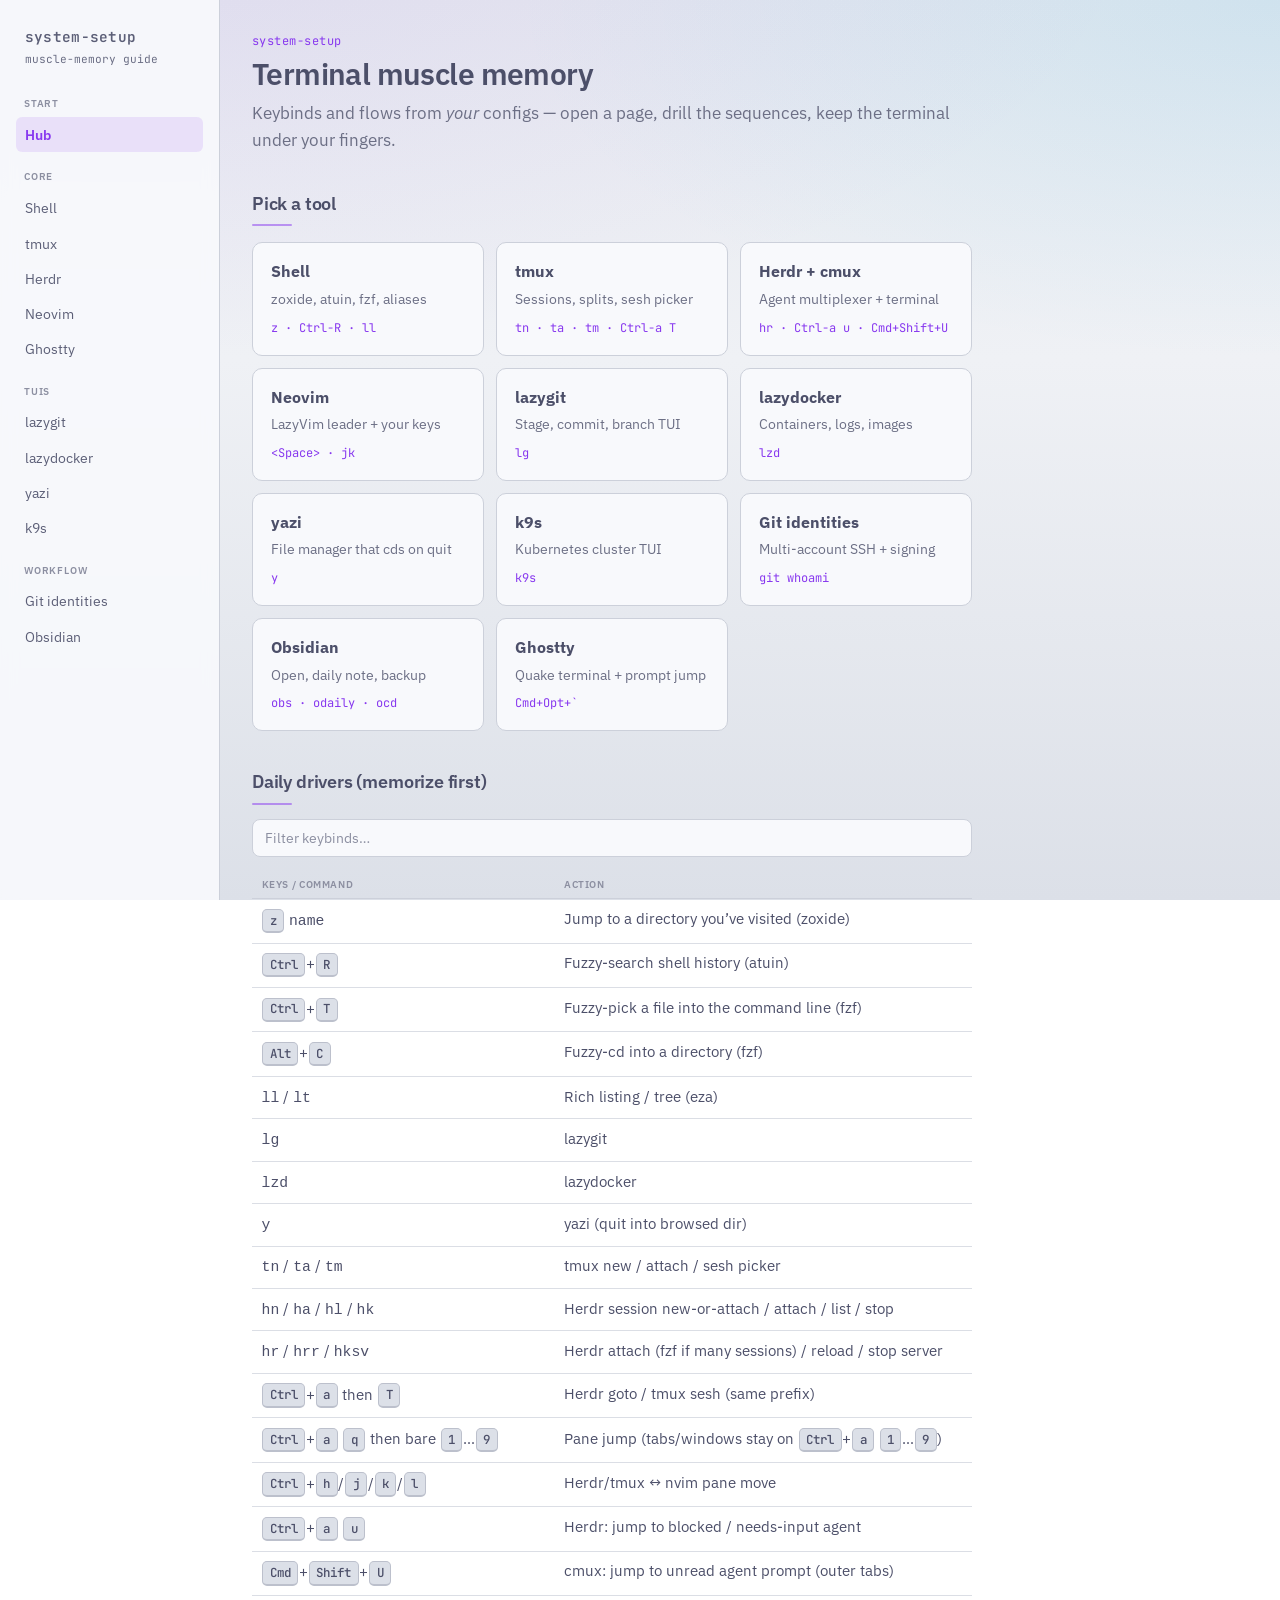
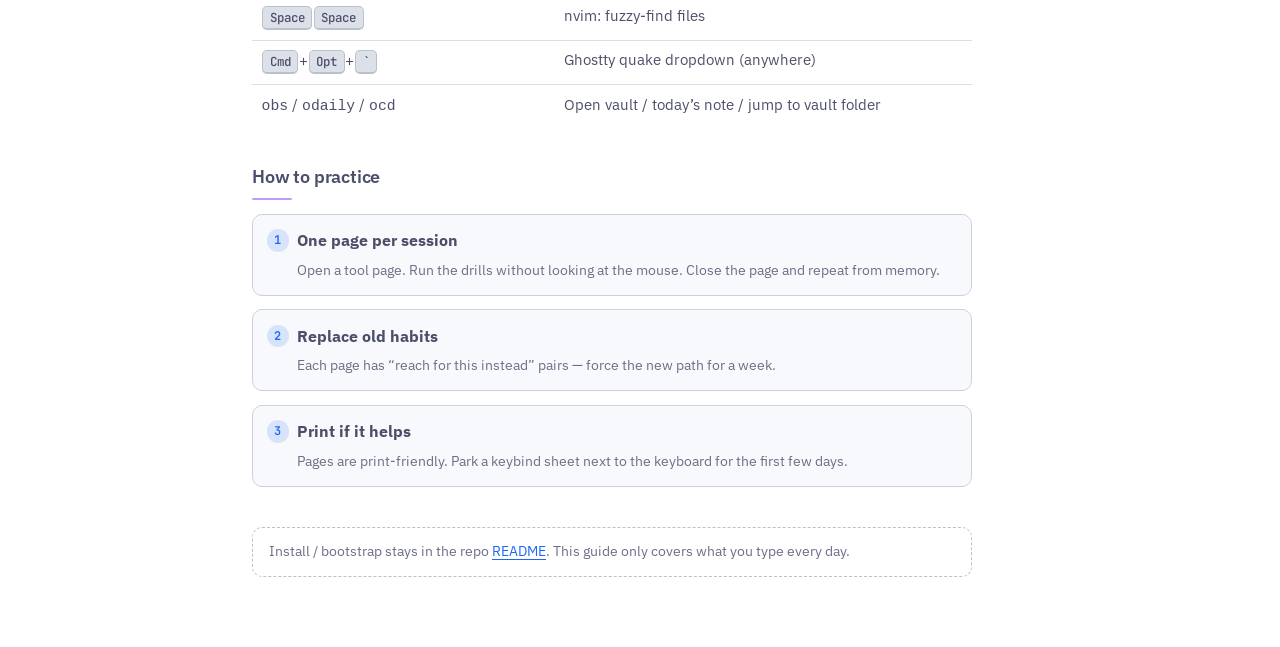
==== commit 39007c36: "Merge herdr notification jump (Ctrl-a u) into session-aliases branch Consolidate open PRs #10 and #1" ====
--- a/docs/guide/index.html
+++ b/docs/guide/index.html
@@ -131,7 +131,8 @@
               <tr data-bind-row><td class="keys"><code>lzd</code></td><td>lazydocker</td></tr>
               <tr data-bind-row><td class="keys"><code>y</code></td><td>yazi (quit into browsed dir)</td></tr>
               <tr data-bind-row><td class="keys"><code>tn</code> / <code>ta</code> / <code>tm</code></td><td>tmux new / attach / sesh picker</td></tr>
-              <tr data-bind-row><td class="keys"><code>hr</code> / <code>hrr</code></td><td>Herdr attach / reload config</td></tr>
+              <tr data-bind-row><td class="keys"><code>hn</code> / <code>ha</code> / <code>hl</code> / <code>hk</code></td><td>Herdr session new-or-attach / attach / list / stop</td></tr>
+              <tr data-bind-row><td class="keys"><code>hr</code> / <code>hrr</code> / <code>hksv</code></td><td>Herdr attach (fzf if many sessions) / reload / stop server</td></tr>
               <tr data-bind-row><td class="keys"><kbd>Ctrl</kbd>+<kbd>a</kbd> then <kbd>T</kbd></td><td>Herdr goto / tmux sesh (same prefix)</td></tr>
               <tr data-bind-row><td class="keys"><kbd>Ctrl</kbd>+<kbd>a</kbd> <kbd>q</kbd> then bare <kbd>1</kbd>…<kbd>9</kbd></td><td>Pane jump (tabs/windows stay on <kbd>Ctrl</kbd>+<kbd>a</kbd> <kbd>1</kbd>…<kbd>9</kbd>)</td></tr>
               <tr data-bind-row><td class="keys"><kbd>Ctrl</kbd>+<kbd>h</kbd>/<kbd>j</kbd>/<kbd>k</kbd>/<kbd>l</kbd></td><td>Herdr/tmux ↔ nvim pane move</td></tr>
